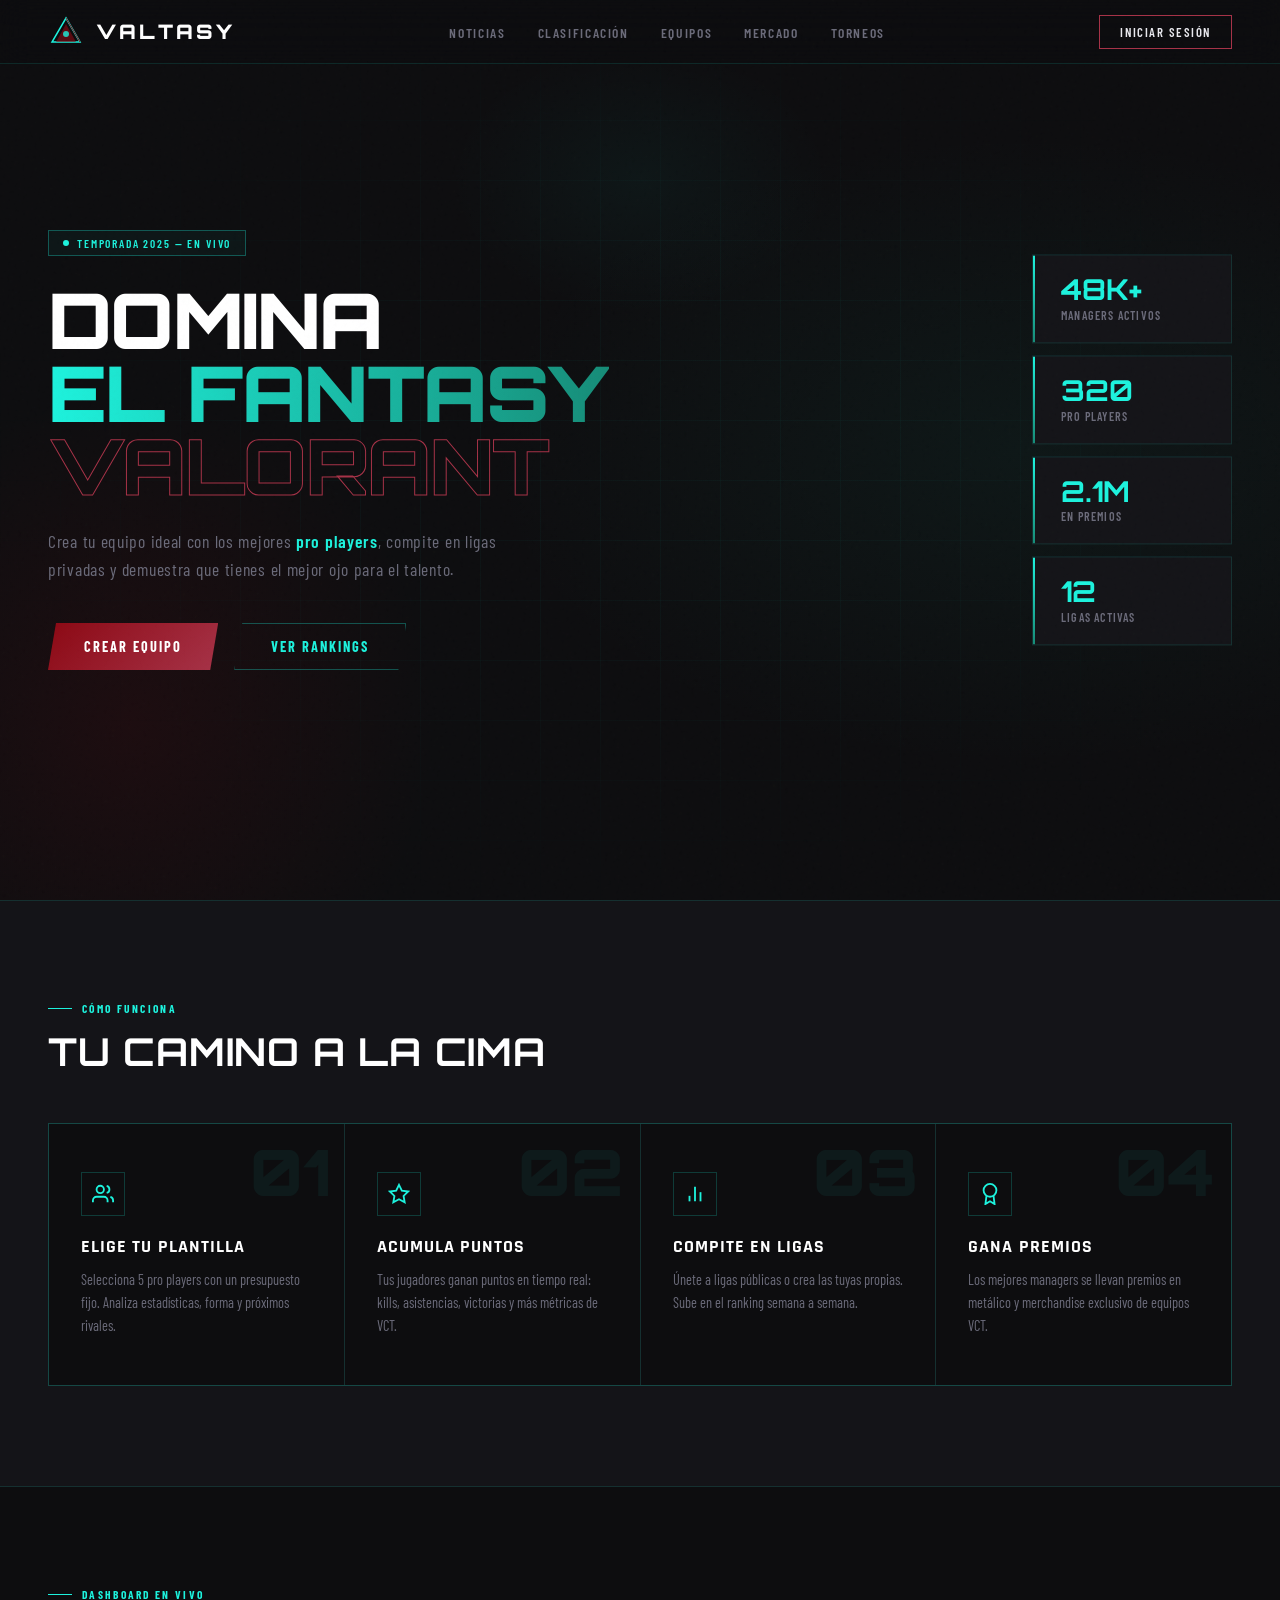
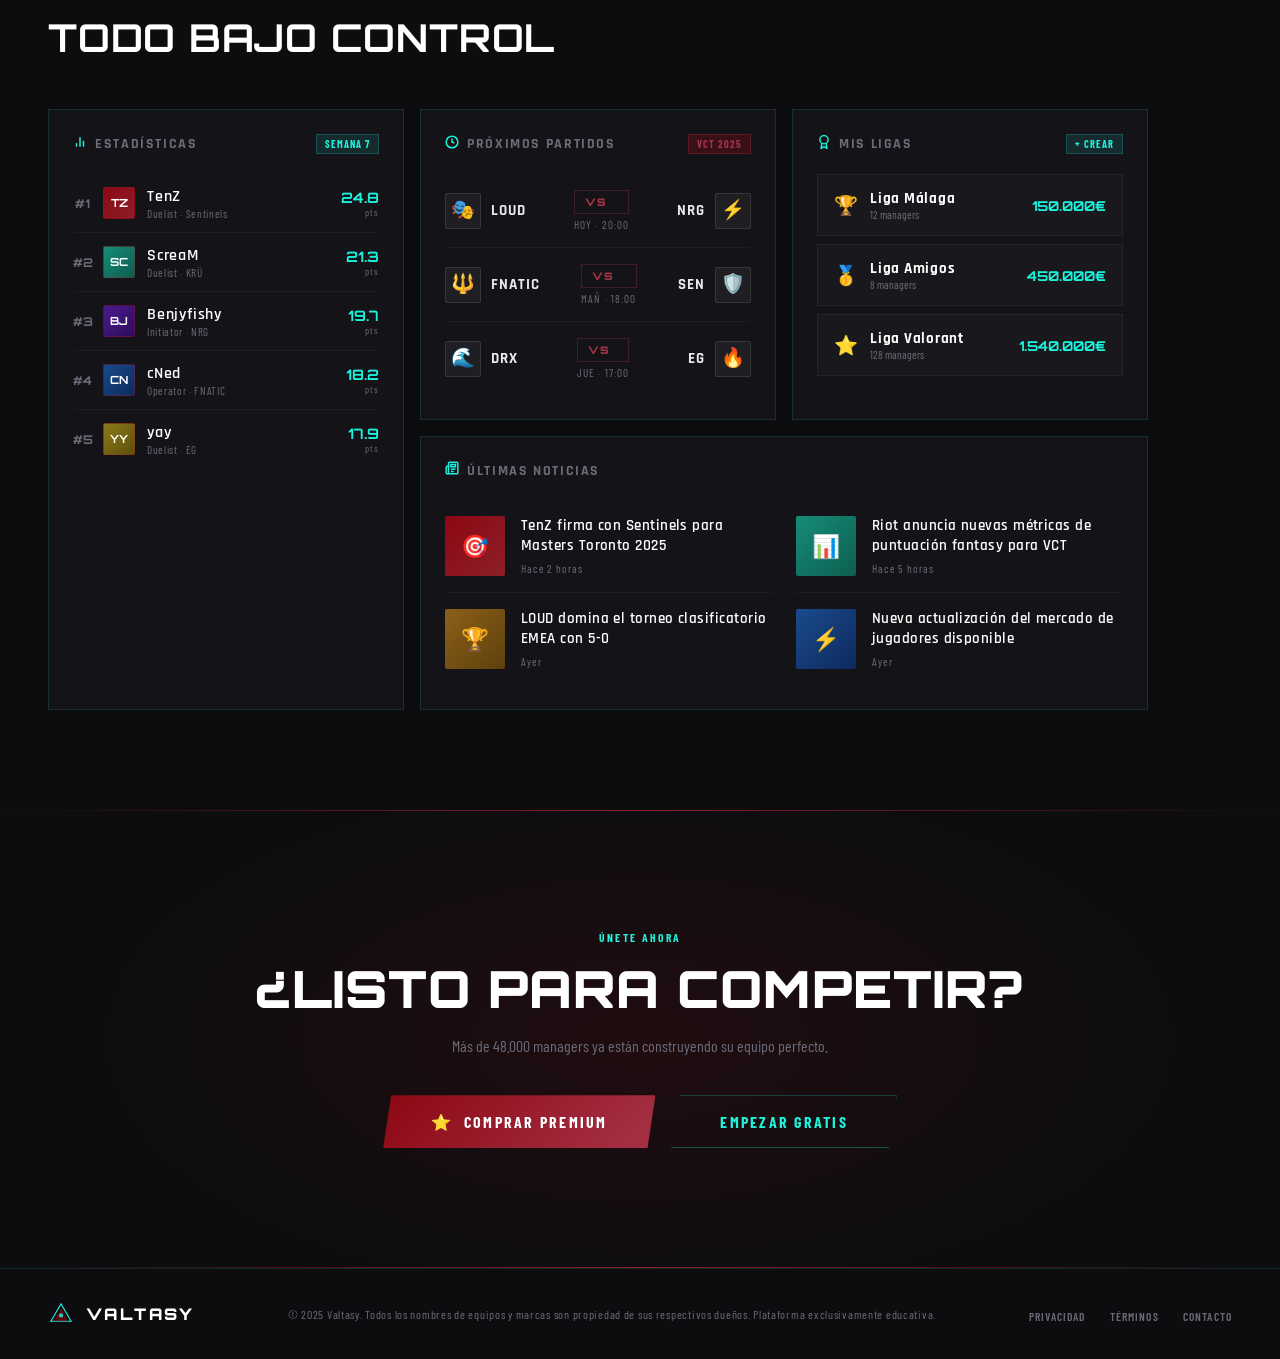
==== htdocs/index.html @ 5c5d0486 "fix: reestructuracion del proyecto..." ====
<!DOCTYPE html>
<html lang="es">
<head>
<meta charset="UTF-8">
<meta name="viewport" content="width=device-width, initial-scale=1.0">
<title>VALTASY — Fantasy Valorant</title>
<link href="https://fonts.googleapis.com/css2?family=Rajdhani:wght@400;500;600;700&family=Orbitron:wght@400;700;900&family=Barlow+Condensed:wght@300;400;600;700&display=swap" rel="stylesheet">
<style>
  :root {
    --cyan-light: #1DF2DD;
    --cyan-dark: #168C77;
    --red-deep: #8C0813;
    --red-mid: #8C1F28;
    --red-soft: #A63247;
    --bg-dark: #0d0d0f;
    --bg-card: #141418;
    --bg-card2: #1a1a1f;
    --border: rgba(29,242,221,0.12);
    --text: #e8e8ee;
    --text-muted: #6b6b7a;
  }

  * { margin: 0; padding: 0; box-sizing: border-box; }

  body {
    background: var(--bg-dark);
    color: var(--text);
    font-family: 'Barlow Condensed', sans-serif;
    overflow-x: hidden;
    cursor: default;
  }

  /* NOISE OVERLAY */
  body::before {
    content: '';
    position: fixed;
    inset: 0;
    background-image: url("data:image/svg+xml,%3Csvg viewBox='0 0 256 256' xmlns='http://www.w3.org/2000/svg'%3E%3Cfilter id='noise'%3E%3CfeTurbulence type='fractalNoise' baseFrequency='0.9' numOctaves='4' stitchTiles='stitch'/%3E%3C/filter%3E%3Crect width='100%25' height='100%25' filter='url(%23noise)' opacity='0.035'/%3E%3C/svg%3E");
    pointer-events: none;
    z-index: 9999;
    opacity: 0.5;
  }

  /* ─── NAV ─── */
  nav {
    position: fixed;
    top: 0; left: 0; right: 0;
    z-index: 100;
    display: flex;
    align-items: center;
    justify-content: space-between;
    padding: 0 48px;
    height: 64px;
    background: rgba(13,13,15,0.92);
    backdrop-filter: blur(16px);
    border-bottom: 1px solid var(--border);
  }

  .logo {
    display: flex;
    align-items: center;
    gap: 12px;
    font-family: 'Orbitron', monospace;
    font-weight: 900;
    font-size: 1.25rem;
    letter-spacing: 0.15em;
    color: #fff;
    text-decoration: none;
  }

  .logo-icon {
    width: 36px; height: 36px;
    position: relative;
  }

  .logo-icon svg { width: 100%; height: 100%; }

  .nav-links {
    display: flex;
    gap: 32px;
    list-style: none;
  }

  .nav-links a {
    font-family: 'Barlow Condensed', sans-serif;
    font-weight: 600;
    font-size: 0.85rem;
    letter-spacing: 0.12em;
    text-transform: uppercase;
    color: var(--text-muted);
    text-decoration: none;
    transition: color 0.2s;
    position: relative;
  }

  .nav-links a::after {
    content: '';
    position: absolute;
    bottom: -4px; left: 0; right: 0;
    height: 1px;
    background: var(--cyan-light);
    transform: scaleX(0);
    transition: transform 0.2s;
  }

  .nav-links a:hover { color: var(--cyan-light); }
  .nav-links a:hover::after { transform: scaleX(1); }

  .nav-cta {
    padding: 8px 20px;
    background: transparent;
    border: 1px solid var(--red-soft);
    color: var(--text);
    font-family: 'Barlow Condensed', sans-serif;
    font-weight: 600;
    font-size: 0.8rem;
    letter-spacing: 0.12em;
    text-transform: uppercase;
    cursor: pointer;
    transition: all 0.2s;
    text-decoration: none;
  }

  .nav-cta:hover {
    background: var(--red-deep);
    border-color: var(--red-deep);
    box-shadow: 0 0 20px rgba(140,8,19,0.4);
  }

  /* ─── HERO ─── */
  .hero {
    min-height: 100vh;
    display: flex;
    align-items: center;
    position: relative;
    overflow: hidden;
    padding: 0 48px;
  }

  .hero-bg {
    position: absolute;
    inset: 0;
    background: 
      radial-gradient(ellipse 60% 50% at 80% 50%, rgba(22,140,119,0.08) 0%, transparent 70%),
      radial-gradient(ellipse 40% 60% at 10% 80%, rgba(140,8,19,0.12) 0%, transparent 60%),
      radial-gradient(ellipse 30% 30% at 50% 20%, rgba(29,242,221,0.04) 0%, transparent 50%);
  }

  .hero-grid {
    position: absolute;
    inset: 0;
    background-image: 
      linear-gradient(rgba(29,242,221,0.03) 1px, transparent 1px),
      linear-gradient(90deg, rgba(29,242,221,0.03) 1px, transparent 1px);
    background-size: 60px 60px;
    mask-image: radial-gradient(ellipse at center, black 30%, transparent 75%);
  }

  .hero-content {
    position: relative;
    z-index: 2;
    max-width: 680px;
  }

  .hero-badge {
    display: inline-flex;
    align-items: center;
    gap: 8px;
    padding: 5px 14px;
    border: 1px solid rgba(29,242,221,0.3);
    background: rgba(29,242,221,0.04);
    font-size: 0.72rem;
    font-weight: 600;
    letter-spacing: 0.16em;
    text-transform: uppercase;
    color: var(--cyan-light);
    margin-bottom: 28px;
    animation: fadeDown 0.6s ease both;
  }

  .badge-dot {
    width: 6px; height: 6px;
    background: var(--cyan-light);
    border-radius: 50%;
    animation: pulse 2s infinite;
  }

  @keyframes pulse {
    0%, 100% { opacity: 1; transform: scale(1); }
    50% { opacity: 0.5; transform: scale(0.7); }
  }

  .hero-title {
    font-family: 'Orbitron', monospace;
    font-weight: 900;
    font-size: clamp(2.8rem, 6vw, 5.5rem);
    line-height: 0.95;
    letter-spacing: -0.02em;
    text-transform: uppercase;
    margin-bottom: 8px;
    animation: fadeDown 0.6s 0.1s ease both;
  }

  .title-line1 { color: #fff; }
  .title-line2 {
    background: linear-gradient(90deg, var(--cyan-light), var(--cyan-dark));
    -webkit-background-clip: text;
    -webkit-text-fill-color: transparent;
    background-clip: text;
  }
  .title-line3 {
    color: var(--red-soft);
    -webkit-text-stroke: 1px var(--red-soft);
    -webkit-text-fill-color: transparent;
  }

  .hero-sub {
    font-size: 1.1rem;
    font-weight: 400;
    color: var(--text-muted);
    letter-spacing: 0.04em;
    margin: 24px 0 40px;
    line-height: 1.6;
    max-width: 480px;
    animation: fadeDown 0.6s 0.2s ease both;
  }

  .hero-sub span { color: var(--cyan-light); font-weight: 600; }

  .hero-actions {
    display: flex;
    gap: 16px;
    animation: fadeDown 0.6s 0.3s ease both;
  }

  .btn-primary {
    padding: 14px 36px;
    background: linear-gradient(135deg, var(--red-deep), var(--red-soft));
    color: #fff;
    font-family: 'Barlow Condensed', sans-serif;
    font-weight: 700;
    font-size: 0.9rem;
    letter-spacing: 0.14em;
    text-transform: uppercase;
    border: none;
    cursor: pointer;
    position: relative;
    overflow: hidden;
    transition: all 0.3s;
    clip-path: polygon(8px 0%, 100% 0%, calc(100% - 8px) 100%, 0% 100%);
    text-decoration: none;
    display: inline-flex;
    align-items: center;
  }

  .btn-primary::before {
    content: '';
    position: absolute;
    inset: 0;
    background: linear-gradient(135deg, rgba(255,255,255,0.15), transparent);
    opacity: 0;
    transition: opacity 0.2s;
  }

  .btn-primary:hover { transform: translateY(-2px); box-shadow: 0 8px 30px rgba(140,8,19,0.5); }
  .btn-primary:hover::before { opacity: 1; }

  .btn-secondary {
    padding: 14px 36px;
    background: transparent;
    color: var(--cyan-light);
    font-family: 'Barlow Condensed', sans-serif;
    font-weight: 700;
    font-size: 0.9rem;
    letter-spacing: 0.14em;
    text-transform: uppercase;
    border: 1px solid rgba(29,242,221,0.3);
    cursor: pointer;
    transition: all 0.3s;
    clip-path: polygon(8px 0%, 100% 0%, calc(100% - 8px) 100%, 0% 100%);
    text-decoration: none;
    display: inline-flex;
    align-items: center;
  }

  .btn-secondary:hover {
    background: rgba(29,242,221,0.06);
    border-color: var(--cyan-light);
    box-shadow: 0 0 20px rgba(29,242,221,0.15);
  }

  .hero-stats {
    position: absolute;
    right: 48px;
    top: 50%;
    transform: translateY(-50%);
    display: flex;
    flex-direction: column;
    gap: 12px;
    z-index: 2;
    animation: fadeLeft 0.8s 0.4s ease both;
  }

  @keyframes fadeLeft {
    from { opacity: 0; transform: translateY(-50%) translateX(30px); }
    to { opacity: 1; transform: translateY(-50%) translateX(0); }
  }

  .stat-card {
    background: var(--bg-card);
    border: 1px solid var(--border);
    padding: 20px 28px;
    min-width: 200px;
    position: relative;
    overflow: hidden;
    transition: transform 0.2s, border-color 0.2s;
  }

  .stat-card::before {
    content: '';
    position: absolute;
    left: 0; top: 0; bottom: 0;
    width: 2px;
    background: linear-gradient(180deg, var(--cyan-light), var(--cyan-dark));
  }

  .stat-card:hover {
    transform: translateX(-4px);
    border-color: rgba(29,242,221,0.25);
  }

  .stat-value {
    font-family: 'Orbitron', monospace;
    font-weight: 700;
    font-size: 1.8rem;
    color: var(--cyan-light);
    line-height: 1;
  }

  .stat-label {
    font-size: 0.75rem;
    font-weight: 600;
    letter-spacing: 0.1em;
    text-transform: uppercase;
    color: var(--text-muted);
    margin-top: 4px;
  }

  /* ─── SECTION COMMON ─── */
  section { padding: 100px 48px; }

  .section-label {
    font-size: 0.72rem;
    font-weight: 700;
    letter-spacing: 0.2em;
    text-transform: uppercase;
    color: var(--cyan-light);
    margin-bottom: 12px;
    display: flex;
    align-items: center;
    gap: 10px;
  }

  .section-label::before {
    content: '';
    width: 24px;
    height: 1px;
    background: var(--cyan-light);
  }

  .section-title {
    font-family: 'Orbitron', monospace;
    font-weight: 700;
    font-size: clamp(1.6rem, 3vw, 2.4rem);
    text-transform: uppercase;
    letter-spacing: 0.02em;
    color: #fff;
    margin-bottom: 48px;
  }

  /* ─── HOW IT WORKS ─── */
  .how {
    background: var(--bg-card);
    border-top: 1px solid var(--border);
    border-bottom: 1px solid var(--border);
  }

  .steps {
    display: grid;
    grid-template-columns: repeat(4, 1fr);
    gap: 1px;
    background: var(--border);
    border: 1px solid var(--border);
  }

  .step {
    background: var(--bg-dark);
    padding: 48px 32px;
    position: relative;
    overflow: hidden;
    transition: background 0.3s;
  }

  .step:hover { background: var(--bg-card2); }

  .step-num {
    font-family: 'Orbitron', monospace;
    font-weight: 900;
    font-size: 4rem;
    color: rgba(29,242,221,0.06);
    line-height: 1;
    position: absolute;
    top: 16px; right: 16px;
    transition: color 0.3s;
  }

  .step:hover .step-num { color: rgba(29,242,221,0.12); }

  .step-icon {
    width: 44px; height: 44px;
    border: 1px solid rgba(29,242,221,0.2);
    display: flex;
    align-items: center;
    justify-content: center;
    margin-bottom: 20px;
    color: var(--cyan-light);
    font-size: 1.2rem;
  }

  .step h3 {
    font-family: 'Rajdhani', sans-serif;
    font-weight: 700;
    font-size: 1.1rem;
    letter-spacing: 0.06em;
    text-transform: uppercase;
    color: #fff;
    margin-bottom: 10px;
  }

  .step p {
    font-size: 0.9rem;
    color: var(--text-muted);
    line-height: 1.6;
    font-weight: 400;
  }

  /* ─── DASHBOARD PREVIEW ─── */
  .preview {
    display: grid;
    grid-template-columns: 1fr 1fr 1fr;
    gap: 16px;
    max-width: 1100px;
  }

  .preview-card {
    background: var(--bg-card);
    border: 1px solid var(--border);
    padding: 24px;
    position: relative;
    overflow: hidden;
    transition: border-color 0.3s, transform 0.3s;
  }

  .preview-card:hover {
    border-color: rgba(29,242,221,0.25);
    transform: translateY(-4px);
  }

  .preview-card.tall { grid-row: span 2; }
  .preview-card.wide { grid-column: span 2; }

  .card-header {
    display: flex;
    align-items: center;
    justify-content: space-between;
    margin-bottom: 20px;
  }

  .card-title {
    font-family: 'Rajdhani', sans-serif;
    font-weight: 700;
    font-size: 0.85rem;
    letter-spacing: 0.12em;
    text-transform: uppercase;
    color: var(--text-muted);
    display: flex;
    align-items: center;
    gap: 8px;
  }

  .card-title-icon { color: var(--cyan-light); }

  .card-badge {
    padding: 3px 8px;
    font-size: 0.65rem;
    font-weight: 700;
    letter-spacing: 0.1em;
    text-transform: uppercase;
  }

  .badge-red { background: rgba(140,8,19,0.3); color: var(--red-soft); border: 1px solid rgba(166,50,71,0.3); }
  .badge-cyan { background: rgba(29,242,221,0.1); color: var(--cyan-light); border: 1px solid rgba(29,242,221,0.2); }

  .player-row {
    display: flex;
    align-items: center;
    justify-content: space-between;
    padding: 12px 0;
    border-bottom: 1px solid rgba(255,255,255,0.04);
    transition: background 0.2s;
    cursor: pointer;
  }

  .player-row:last-child { border-bottom: none; }
  .player-row:hover { background: rgba(255,255,255,0.02); padding-left: 8px; }

  .player-info { display: flex; align-items: center; gap: 12px; }

  .player-rank {
    font-family: 'Orbitron', monospace;
    font-weight: 700;
    font-size: 0.75rem;
    color: var(--text-muted);
    width: 18px;
    text-align: center;
  }

  .player-avatar {
    width: 32px; height: 32px;
    border-radius: 2px;
    background: linear-gradient(135deg, var(--red-deep), var(--red-mid));
    display: flex;
    align-items: center;
    justify-content: center;
    font-family: 'Orbitron', monospace;
    font-weight: 700;
    font-size: 0.7rem;
    color: #fff;
    border: 1px solid rgba(140,8,19,0.4);
  }

  .player-name {
    font-family: 'Rajdhani', sans-serif;
    font-weight: 600;
    font-size: 1rem;
    color: #fff;
    letter-spacing: 0.05em;
  }

  .player-role {
    font-size: 0.7rem;
    color: var(--text-muted);
    letter-spacing: 0.06em;
  }

  .player-pts {
    font-family: 'Orbitron', monospace;
    font-weight: 700;
    font-size: 0.9rem;
    color: var(--cyan-light);
  }

  .pts-label {
    font-size: 0.6rem;
    color: var(--text-muted);
    letter-spacing: 0.1em;
  }

  .match-row {
    display: flex;
    align-items: center;
    justify-content: space-between;
    padding: 16px 0;
    border-bottom: 1px solid rgba(255,255,255,0.04);
  }

  .match-team {
    display: flex;
    align-items: center;
    gap: 10px;
    font-family: 'Rajdhani', sans-serif;
    font-weight: 700;
    font-size: 0.95rem;
    letter-spacing: 0.06em;
    text-transform: uppercase;
  }

  .team-logo {
    width: 36px; height: 36px;
    background: rgba(255,255,255,0.05);
    border: 1px solid rgba(255,255,255,0.1);
    border-radius: 2px;
    display: flex;
    align-items: center;
    justify-content: center;
    font-size: 1.2rem;
  }

  .match-vs {
    font-family: 'Orbitron', monospace;
    font-weight: 900;
    font-size: 0.65rem;
    color: var(--red-soft);
    letter-spacing: 0.2em;
    padding: 4px 10px;
    border: 1px solid rgba(166,50,71,0.3);
  }

  .match-time {
    font-size: 0.7rem;
    color: var(--text-muted);
    letter-spacing: 0.1em;
    margin-top: 4px;
    text-align: center;
  }

  .liga-row {
    display: flex;
    align-items: center;
    justify-content: space-between;
    padding: 14px 16px;
    background: rgba(255,255,255,0.02);
    border: 1px solid rgba(255,255,255,0.05);
    margin-bottom: 8px;
    transition: border-color 0.2s;
    cursor: pointer;
  }

  .liga-row:hover { border-color: rgba(29,242,221,0.2); }
  .liga-row:last-child { margin-bottom: 0; }

  .liga-info { display: flex; align-items: center; gap: 12px; }
  .liga-icon { font-size: 1.2rem; }

  .liga-name {
    font-family: 'Rajdhani', sans-serif;
    font-weight: 700;
    font-size: 0.95rem;
    letter-spacing: 0.05em;
    color: #fff;
  }

  .liga-members {
    font-size: 0.7rem;
    color: var(--text-muted);
  }

  .liga-prize {
    font-family: 'Orbitron', monospace;
    font-weight: 700;
    font-size: 0.85rem;
    color: var(--cyan-light);
  }

  .news-item {
    display: flex;
    gap: 16px;
    padding: 16px 0;
    border-bottom: 1px solid rgba(255,255,255,0.04);
    cursor: pointer;
    transition: background 0.2s;
  }

  .news-item:hover { background: rgba(255,255,255,0.02); }

  .news-thumb {
    width: 60px; height: 60px;
    background: linear-gradient(135deg, var(--red-deep), var(--red-mid));
    flex-shrink: 0;
    border-radius: 2px;
    display: flex;
    align-items: center;
    justify-content: center;
    font-size: 1.4rem;
  }

  .news-title {
    font-family: 'Rajdhani', sans-serif;
    font-weight: 600;
    font-size: 0.95rem;
    color: #fff;
    line-height: 1.3;
    margin-bottom: 6px;
    letter-spacing: 0.03em;
  }

  .news-date {
    font-size: 0.7rem;
    color: var(--text-muted);
    letter-spacing: 0.08em;
  }

  .cta-section {
    text-align: center;
    position: relative;
    overflow: hidden;
    padding: 120px 48px;
  }

  .cta-section::before {
    content: '';
    position: absolute;
    inset: 0;
    background: radial-gradient(ellipse 60% 80% at 50% 50%, rgba(140,8,19,0.15) 0%, transparent 70%);
  }

  .cta-line {
    position: absolute;
    left: 0; right: 0;
    height: 1px;
    background: linear-gradient(90deg, transparent, var(--red-mid), transparent);
  }
  .cta-line.top { top: 0; }
  .cta-line.bottom { bottom: 0; }

  .cta-section .section-label { justify-content: center; }
  .cta-section .section-label::before { display: none; }

  .cta-title {
    font-family: 'Orbitron', monospace;
    font-weight: 900;
    font-size: clamp(2rem, 4vw, 3.5rem);
    text-transform: uppercase;
    letter-spacing: 0.02em;
    color: #fff;
    margin-bottom: 16px;
    position: relative;
  }

  .cta-sub {
    font-size: 1rem;
    color: var(--text-muted);
    margin-bottom: 40px;
    position: relative;
  }

  .cta-buttons {
    display: flex;
    gap: 16px;
    justify-content: center;
    position: relative;
  }

  footer {
    border-top: 1px solid var(--border);
    padding: 32px 48px;
    display: flex;
    align-items: center;
    justify-content: space-between;
  }

  footer p {
    font-size: 0.75rem;
    color: var(--text-muted);
    letter-spacing: 0.06em;
  }

  .footer-links {
    display: flex;
    gap: 24px;
    list-style: none;
  }

  .footer-links a {
    font-size: 0.72rem;
    font-weight: 600;
    letter-spacing: 0.1em;
    text-transform: uppercase;
    color: var(--text-muted);
    text-decoration: none;
    transition: color 0.2s;
  }

  .footer-links a:hover { color: var(--cyan-light); }

  @keyframes fadeDown {
    from { opacity: 0; transform: translateY(-20px); }
    to { opacity: 1; transform: translateY(0); }
  }

  .reveal {
    opacity: 0;
    transform: translateY(24px);
    transition: opacity 0.6s ease, transform 0.6s ease;
  }

  .reveal.visible {
    opacity: 1;
    transform: translateY(0);
  }

  ::-webkit-scrollbar { width: 4px; }
  ::-webkit-scrollbar-track { background: var(--bg-dark); }
  ::-webkit-scrollbar-thumb { background: var(--red-mid); }

  @media (max-width: 900px) {
    nav { padding: 0 24px; }
    .nav-links { display: none; }
    .hero { padding: 0 24px; }
    .hero-stats { display: none; }
    section { padding: 60px 24px; }
    .steps { grid-template-columns: 1fr 1fr; }
    .preview { grid-template-columns: 1fr; }
    .preview-card.wide { grid-column: 1; }
    footer { flex-direction: column; gap: 16px; text-align: center; }
  }
</style>
</head>
<body>

<!-- NAV -->
<nav>
  <a href="index.html" class="logo">
    <div class="logo-icon">
      <svg viewBox="0 0 36 36" fill="none">
        <path d="M18 4L32 28H4L18 4Z" fill="none" stroke="#1DF2DD" stroke-width="1.5"/>
        <path d="M18 10L28 28H8L18 10Z" fill="rgba(140,8,19,0.6)"/>
        <path d="M18 4L32 28" stroke="#8C0813" stroke-width="1"/>
        <circle cx="18" cy="20" r="3" fill="#1DF2DD" opacity="0.8"/>
      </svg>
    </div>
    VALTASY
  </a>
  <ul class="nav-links">
    <li><a href="#">Noticias</a></li>
    <li><a href="#">Clasificación</a></li>
    <li><a href="#">Equipos</a></li>
    <li><a href="#">Mercado</a></li>
    <li><a href="#">Torneos</a></li>
  </ul>
  <!-- Botón nav apunta a sesion/login.php -->
  <a href="sesion/login.php" class="nav-cta">Iniciar sesión</a>
</nav>

<!-- HERO -->
<section class="hero">
  <div class="hero-bg"></div>
  <div class="hero-grid"></div>
  <div class="hero-content">
    <div class="hero-badge">
      <span class="badge-dot"></span>
      Temporada 2025 — En vivo
    </div>
    <h1 class="hero-title">
      <div class="title-line1">DOMINA</div>
      <div class="title-line2">EL FANTASY</div>
      <div class="title-line3">VALORANT</div>
    </h1>
    <p class="hero-sub">
      Crea tu equipo ideal con los mejores <span>pro players</span>, compite en ligas privadas y demuestra que tienes el mejor ojo para el talento.
    </p>
    <div class="hero-actions">
      <!-- Botones hero apuntan a sesion/ -->
      <a href="sesion/registro.php" class="btn-primary">Crear equipo</a>
      <a href="sesion/login.php" class="btn-secondary">Ver rankings</a>
    </div>
  </div>
  <div class="hero-stats">
    <div class="stat-card">
      <div class="stat-value">48K+</div>
      <div class="stat-label">Managers activos</div>
    </div>
    <div class="stat-card">
      <div class="stat-value">320</div>
      <div class="stat-label">Pro players</div>
    </div>
    <div class="stat-card">
      <div class="stat-value">€2.1M</div>
      <div class="stat-label">En premios</div>
    </div>
    <div class="stat-card">
      <div class="stat-value">12</div>
      <div class="stat-label">Ligas activas</div>
    </div>
  </div>
</section>

<!-- HOW IT WORKS -->
<section class="how">
  <div class="section-label">Cómo funciona</div>
  <h2 class="section-title">Tu camino a la cima</h2>
  <div class="steps reveal">
    <div class="step">
      <div class="step-num">01</div>
      <div class="step-icon">
        <svg width="22" height="22" viewBox="0 0 24 24" fill="none" stroke="currentColor" stroke-width="2"><path d="M17 21v-2a4 4 0 0 0-4-4H5a4 4 0 0 0-4 4v2"/><circle cx="9" cy="7" r="4"/><path d="M23 21v-2a4 4 0 0 0-3-3.87"/><path d="M16 3.13a4 4 0 0 1 0 7.75"/></svg>
      </div>
      <h3>Elige tu plantilla</h3>
      <p>Selecciona 5 pro players con un presupuesto fijo. Analiza estadísticas, forma y próximos rivales.</p>
    </div>
    <div class="step">
      <div class="step-icon">
        <svg width="22" height="22" viewBox="0 0 24 24" fill="none" stroke="currentColor" stroke-width="2"><polygon points="12 2 15.09 8.26 22 9.27 17 14.14 18.18 21.02 12 17.77 5.82 21.02 7 14.14 2 9.27 8.91 8.26 12 2"/></svg>
      </div>
      <div class="step-num">02</div>
      <h3>Acumula puntos</h3>
      <p>Tus jugadores ganan puntos en tiempo real: kills, asistencias, victorias y más métricas de VCT.</p>
    </div>
    <div class="step">
      <div class="step-icon">
        <svg width="22" height="22" viewBox="0 0 24 24" fill="none" stroke="currentColor" stroke-width="2"><path d="M18 20V10"/><path d="M12 20V4"/><path d="M6 20v-6"/></svg>
      </div>
      <div class="step-num">03</div>
      <h3>Compite en ligas</h3>
      <p>Únete a ligas públicas o crea las tuyas propias. Sube en el ranking semana a semana.</p>
    </div>
    <div class="step">
      <div class="step-icon">
        <svg width="22" height="22" viewBox="0 0 24 24" fill="none" stroke="currentColor" stroke-width="2"><circle cx="12" cy="8" r="7"/><polyline points="8.21 13.89 7 23 12 20 17 23 15.79 13.88"/></svg>
      </div>
      <div class="step-num">04</div>
      <h3>Gana premios</h3>
      <p>Los mejores managers se llevan premios en metálico y merchandise exclusivo de equipos VCT.</p>
    </div>
  </div>
</section>

<!-- DASHBOARD PREVIEW -->
<section>
  <div class="section-label">Dashboard en vivo</div>
  <h2 class="section-title">Todo bajo control</h2>
  <div class="preview reveal">

    <div class="preview-card tall">
      <div class="card-header">
        <span class="card-title">
          <span class="card-title-icon">
            <svg width="14" height="14" viewBox="0 0 24 24" fill="none" stroke="currentColor" stroke-width="2.5"><path d="M18 20V10"/><path d="M12 20V4"/><path d="M6 20v-6"/></svg>
          </span>
          Estadísticas
        </span>
        <span class="card-badge badge-cyan">Semana 7</span>
      </div>
      <div class="player-row">
        <div class="player-info">
          <span class="player-rank">#1</span>
          <div class="player-avatar">TZ</div>
          <div>
            <div class="player-name">TenZ</div>
            <div class="player-role">Duelist · Sentinels</div>
          </div>
        </div>
        <div style="text-align:right">
          <div class="player-pts">24.8</div>
          <div class="pts-label">pts</div>
        </div>
      </div>
      <div class="player-row">
        <div class="player-info">
          <span class="player-rank">#2</span>
          <div class="player-avatar" style="background: linear-gradient(135deg,#168C77,#0d5e50)">SC</div>
          <div>
            <div class="player-name">ScreaM</div>
            <div class="player-role">Duelist · KRÜ</div>
          </div>
        </div>
        <div style="text-align:right">
          <div class="player-pts">21.3</div>
          <div class="pts-label">pts</div>
        </div>
      </div>
      <div class="player-row">
        <div class="player-info">
          <span class="player-rank">#3</span>
          <div class="player-avatar" style="background:linear-gradient(135deg,#4a1a8c,#2d0d5e)">BJ</div>
          <div>
            <div class="player-name">Benjyfishy</div>
            <div class="player-role">Initiator · NRG</div>
          </div>
        </div>
        <div style="text-align:right">
          <div class="player-pts">19.7</div>
          <div class="pts-label">pts</div>
        </div>
      </div>
      <div class="player-row">
        <div class="player-info">
          <span class="player-rank">#4</span>
          <div class="player-avatar" style="background:linear-gradient(135deg,#1a4a8c,#0d2a5e)">CN</div>
          <div>
            <div class="player-name">cNed</div>
            <div class="player-role">Operator · FNATIC</div>
          </div>
        </div>
        <div style="text-align:right">
          <div class="player-pts">18.2</div>
          <div class="pts-label">pts</div>
        </div>
      </div>
      <div class="player-row">
        <div class="player-info">
          <span class="player-rank">#5</span>
          <div class="player-avatar" style="background:linear-gradient(135deg,#8c7a18,#5e500d)">YY</div>
          <div>
            <div class="player-name">yay</div>
            <div class="player-role">Duelist · EG</div>
          </div>
        </div>
        <div style="text-align:right">
          <div class="player-pts">17.9</div>
          <div class="pts-label">pts</div>
        </div>
      </div>
    </div>

    <div class="preview-card">
      <div class="card-header">
        <span class="card-title">
          <span class="card-title-icon">
            <svg width="14" height="14" viewBox="0 0 24 24" fill="none" stroke="currentColor" stroke-width="2.5"><circle cx="12" cy="12" r="10"/><polyline points="12 6 12 12 16 14"/></svg>
          </span>
          Próximos partidos
        </span>
        <span class="card-badge badge-red">VCT 2025</span>
      </div>
      <div class="match-row">
        <div class="match-team"><div class="team-logo">🎭</div>LOUD</div>
        <div>
          <div class="match-vs">VS</div>
          <div class="match-time">HOY · 20:00</div>
        </div>
        <div class="match-team">NRG<div class="team-logo">⚡</div></div>
      </div>
      <div class="match-row">
        <div class="match-team"><div class="team-logo">🔱</div>FNATIC</div>
        <div>
          <div class="match-vs">VS</div>
          <div class="match-time">MAÑ · 18:00</div>
        </div>
        <div class="match-team">SEN<div class="team-logo">🛡️</div></div>
      </div>
      <div class="match-row" style="border:none">
        <div class="match-team"><div class="team-logo">🌊</div>DRX</div>
        <div>
          <div class="match-vs">VS</div>
          <div class="match-time">JUE · 17:00</div>
        </div>
        <div class="match-team">EG<div class="team-logo">🔥</div></div>
      </div>
    </div>

    <div class="preview-card">
      <div class="card-header">
        <span class="card-title">
          <span class="card-title-icon">
            <svg width="14" height="14" viewBox="0 0 24 24" fill="none" stroke="currentColor" stroke-width="2.5"><circle cx="12" cy="8" r="7"/><polyline points="8.21 13.89 7 23 12 20 17 23 15.79 13.88"/></svg>
          </span>
          Mis ligas
        </span>
        <span class="card-badge badge-cyan" style="cursor:pointer">+ Crear</span>
      </div>
      <div class="liga-row">
        <div class="liga-info">
          <span class="liga-icon">🏆</span>
          <div>
            <div class="liga-name">Liga Málaga</div>
            <div class="liga-members">12 managers</div>
          </div>
        </div>
        <div class="liga-prize">150.000€</div>
      </div>
      <div class="liga-row">
        <div class="liga-info">
          <span class="liga-icon">🥇</span>
          <div>
            <div class="liga-name">Liga Amigos</div>
            <div class="liga-members">8 managers</div>
          </div>
        </div>
        <div class="liga-prize">450.000€</div>
      </div>
      <div class="liga-row">
        <div class="liga-info">
          <span class="liga-icon">⭐</span>
          <div>
            <div class="liga-name">Liga Valorant</div>
            <div class="liga-members">128 managers</div>
          </div>
        </div>
        <div class="liga-prize">1.540.000€</div>
      </div>
    </div>

    <div class="preview-card wide">
      <div class="card-header">
        <span class="card-title">
          <span class="card-title-icon">
            <svg width="14" height="14" viewBox="0 0 24 24" fill="none" stroke="currentColor" stroke-width="2.5"><path d="M4 22h16a2 2 0 0 0 2-2V4a2 2 0 0 0-2-2H8a2 2 0 0 0-2 2v16a2 2 0 0 1-2 2Zm0 0a2 2 0 0 1-2-2v-9c0-1.1.9-2 2-2h2"/><path d="M18 14h-8"/><path d="M15 18h-5"/><path d="M10 6h8v4h-8V6Z"/></svg>
          </span>
          Últimas noticias
        </span>
      </div>
      <div style="display:grid; grid-template-columns:1fr 1fr; gap:0 24px">
        <div class="news-item">
          <div class="news-thumb">🎯</div>
          <div>
            <div class="news-title">TenZ firma con Sentinels para Masters Toronto 2025</div>
            <div class="news-date">Hace 2 horas</div>
          </div>
        </div>
        <div class="news-item">
          <div class="news-thumb" style="background:linear-gradient(135deg,#168C77,#0d5e50)">📊</div>
          <div>
            <div class="news-title">Riot anuncia nuevas métricas de puntuación fantasy para VCT</div>
            <div class="news-date">Hace 5 horas</div>
          </div>
        </div>
        <div class="news-item" style="border:none">
          <div class="news-thumb" style="background:linear-gradient(135deg,#8c6018,#5e400d)">🏆</div>
          <div>
            <div class="news-title">LOUD domina el torneo clasificatorio EMEA con 5-0</div>
            <div class="news-date">Ayer</div>
          </div>
        </div>
        <div class="news-item" style="border:none">
          <div class="news-thumb" style="background:linear-gradient(135deg,#1a4a8c,#0d2a5e)">⚡</div>
          <div>
            <div class="news-title">Nueva actualización del mercado de jugadores disponible</div>
            <div class="news-date">Ayer</div>
          </div>
        </div>
      </div>
    </div>

  </div>
</section>

<!-- CTA -->
<section class="cta-section">
  <div class="cta-line top"></div>
  <div class="cta-line bottom"></div>
  <div class="section-label reveal">Únete ahora</div>
  <h2 class="cta-title reveal">¿Listo para competir?</h2>
  <p class="cta-sub reveal">Más de 48.000 managers ya están construyendo su equipo perfecto.</p>
  <div class="cta-buttons reveal">
    <!-- CTA apunta a sesion/registro.php -->
    <a href="sesion/registro.php" class="btn-primary" style="font-size:1rem; padding:16px 48px;">
      ⭐ &nbsp;Comprar Premium
    </a>
    <a href="sesion/registro.php" class="btn-secondary" style="font-size:1rem; padding:16px 48px;">
      Empezar gratis
    </a>
  </div>
</section>

<!-- FOOTER -->
<footer>
  <a href="index.html" class="logo" style="font-size:1rem">
    <div class="logo-icon" style="width:26px;height:26px">
      <svg viewBox="0 0 36 36" fill="none">
        <path d="M18 4L32 28H4L18 4Z" fill="none" stroke="#1DF2DD" stroke-width="1.5"/>
        <path d="M18 10L28 28H8L18 10Z" fill="rgba(140,8,19,0.6)"/>
        <circle cx="18" cy="20" r="3" fill="#1DF2DD" opacity="0.8"/>
      </svg>
    </div>
    VALTASY
  </a>
  <p>© 2025 Valtasy. Todos los nombres de equipos y marcas son propiedad de sus respectivos dueños. Plataforma exclusivamente educativa.</p>
  <ul class="footer-links">
    <li><a href="#">Privacidad</a></li>
    <li><a href="#">Términos</a></li>
    <li><a href="#">Contacto</a></li>
  </ul>
</footer>

<script>
  const reveals = document.querySelectorAll('.reveal');
  const observer = new IntersectionObserver((entries) => {
    entries.forEach((entry, i) => {
      if (entry.isIntersecting) {
        entry.target.style.transitionDelay = `${i * 0.08}s`;
        entry.target.classList.add('visible');
        observer.unobserve(entry.target);
      }
    });
  }, { threshold: 0.1 });

  reveals.forEach(el => observer.observe(el));

  function animateCounter(el, target, suffix = '') {
    let start = 0;
    const duration = 1500;
    const step = target / (duration / 16);
    const timer = setInterval(() => {
      start += step;
      if (start >= target) {
        start = target;
        clearInterval(timer);
      }
      const display = Number.isInteger(target) ? Math.floor(start) : start.toFixed(1);
      el.textContent = display + suffix;
    }, 16);
  }

  setTimeout(() => {
    const statValues = document.querySelectorAll('.stat-value');
    const data = [
      { val: 48, suffix: 'K+' },
      { val: 320, suffix: '' },
      { val: 2.1, suffix: 'M' },
      { val: 12, suffix: '' }
    ];
    statValues.forEach((el, i) => {
      if (data[i]) {
        animateCounter(el, data[i].val, data[i].suffix);
        if (i === 2) {
          let start = 0;
          const timer = setInterval(() => {
            start += 0.1;
            if (start >= 2.1) { start = 2.1; clearInterval(timer); }
            el.textContent = '€' + start.toFixed(1) + 'M';
          }, 40);
          return;
        }
      }
    });
  }, 300);

  document.querySelectorAll('a[href="#"]').forEach(a => {
    a.addEventListener('click', e => e.preventDefault());
  });
</script>
</body>
</html>
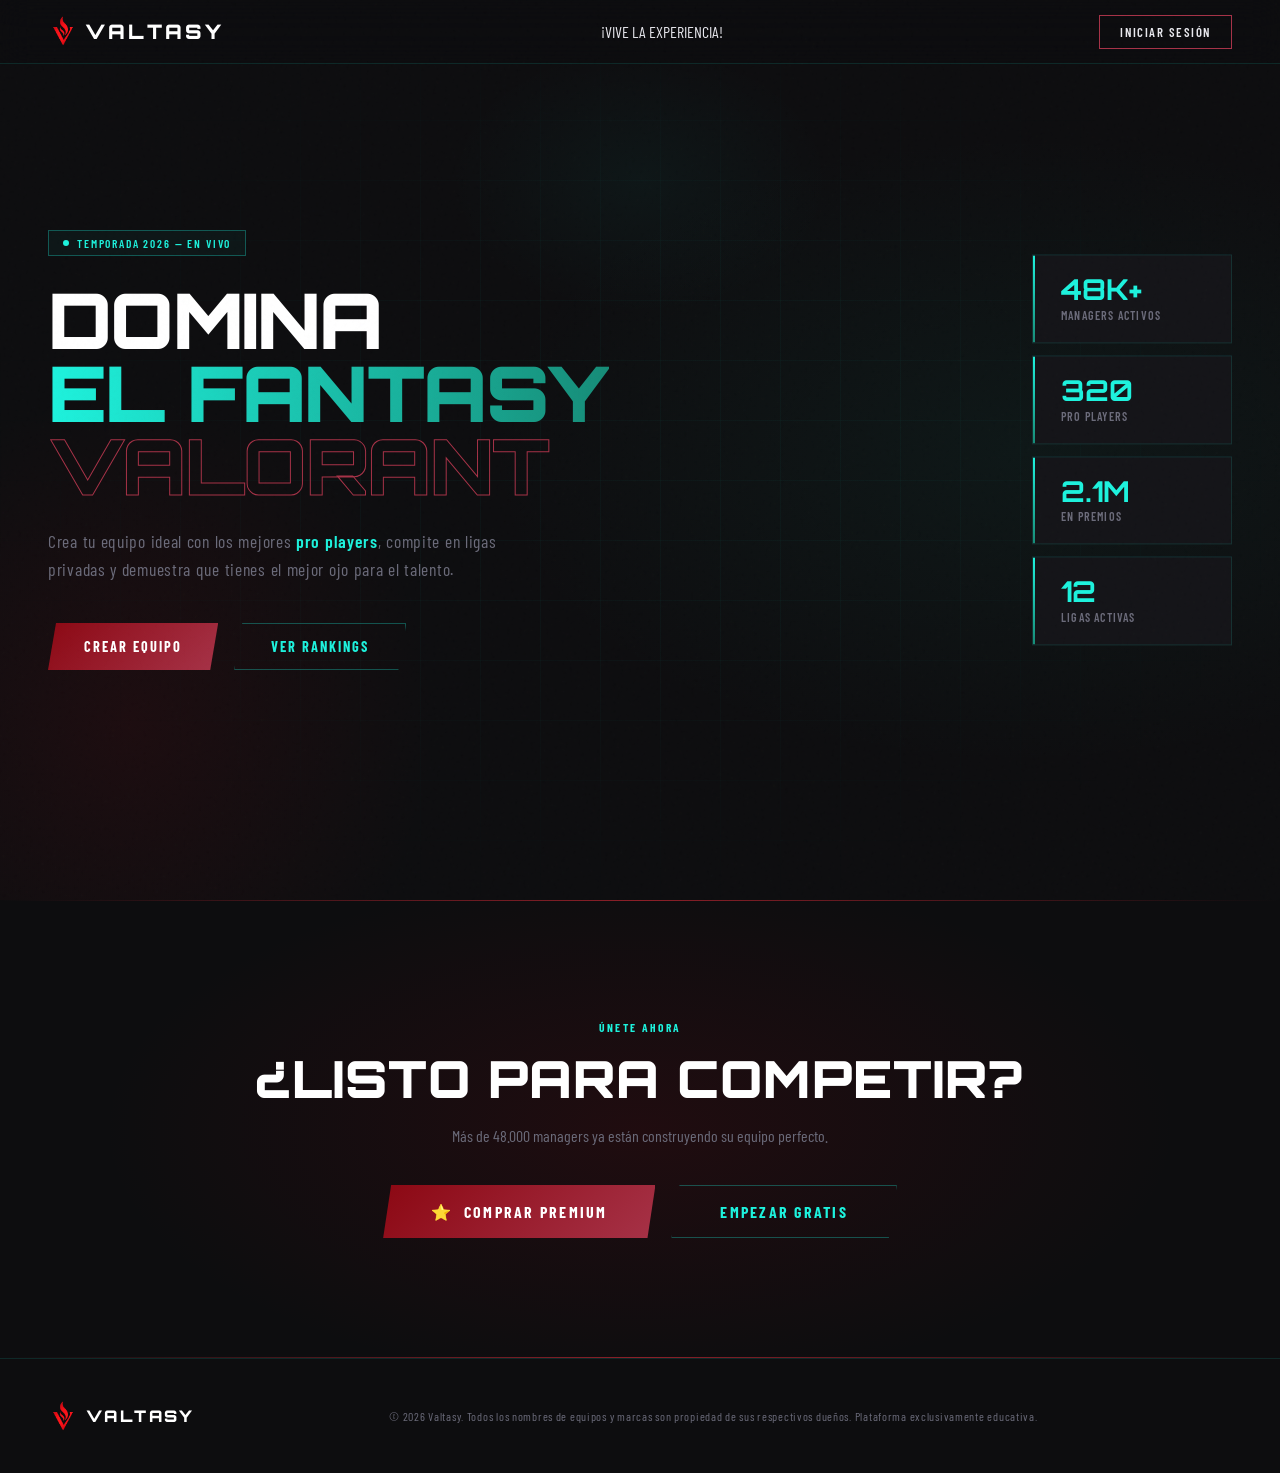
==== commit 7e0be71f: "fixed : subida final Subida con los errores finales solucionados" ====
--- a/htdocs/index.html
+++ b/htdocs/index.html
@@ -59,7 +59,7 @@
   .logo {
     display: flex;
     align-items: center;
-    gap: 12px;
+    gap: 7px;
     font-family: 'Orbitron', monospace;
     font-weight: 900;
     font-size: 1.25rem;
@@ -67,13 +67,25 @@
     color: #fff;
     text-decoration: none;
   }
-
-  .logo-icon {
-    width: 36px; height: 36px;
-    position: relative;
-  }
-
-  .logo-icon svg { width: 100%; height: 100%; }
+ 
+  /* Logo image: fijo, cuadrado, sin desbordarse */
+  .logo-img {
+    width: 30px;
+    height: 50px;
+    object-fit: contain;
+    object-position: center;
+    flex-shrink: 0;
+    display: block;
+  }
+ 
+  .logo-img-sm {
+    width: 30px;
+    height: 50px;
+    object-fit: contain;
+    object-position: center;
+    flex-shrink: 0;
+    display: block;
+  }
 
   .nav-links {
     display: flex;
@@ -811,24 +823,12 @@
 <!-- NAV -->
 <nav>
   <a href="index.html" class="logo">
-    <div class="logo-icon">
-      <svg viewBox="0 0 36 36" fill="none">
-        <path d="M18 4L32 28H4L18 4Z" fill="none" stroke="#1DF2DD" stroke-width="1.5"/>
-        <path d="M18 10L28 28H8L18 10Z" fill="rgba(140,8,19,0.6)"/>
-        <path d="M18 4L32 28" stroke="#8C0813" stroke-width="1"/>
-        <circle cx="18" cy="20" r="3" fill="#1DF2DD" opacity="0.8"/>
-      </svg>
-    </div>
+    <img src="img/logovaltasy_rojo.png" alt="Valtasy" class="logo-img">
     VALTASY
   </a>
   <ul class="nav-links">
-    <li><a href="#">Noticias</a></li>
-    <li><a href="#">Clasificación</a></li>
-    <li><a href="#">Equipos</a></li>
-    <li><a href="#">Mercado</a></li>
-    <li><a href="#">Torneos</a></li>
+    <li>¡VIVE LA EXPERIENCIA!</li>
   </ul>
-  <!-- Botón nav apunta a sesion/login.php -->
   <a href="sesion/login.php" class="nav-cta">Iniciar sesión</a>
 </nav>
 
@@ -839,7 +839,7 @@
   <div class="hero-content">
     <div class="hero-badge">
       <span class="badge-dot"></span>
-      Temporada 2025 — En vivo
+      Temporada 2026 — En vivo
     </div>
     <h1 class="hero-title">
       <div class="title-line1">DOMINA</div>
@@ -850,7 +850,6 @@
       Crea tu equipo ideal con los mejores <span>pro players</span>, compite en ligas privadas y demuestra que tienes el mejor ojo para el talento.
     </p>
     <div class="hero-actions">
-      <!-- Botones hero apuntan a sesion/ -->
       <a href="sesion/registro.php" class="btn-primary">Crear equipo</a>
       <a href="sesion/login.php" class="btn-secondary">Ver rankings</a>
     </div>
@@ -875,256 +874,6 @@
   </div>
 </section>
 
-<!-- HOW IT WORKS -->
-<section class="how">
-  <div class="section-label">Cómo funciona</div>
-  <h2 class="section-title">Tu camino a la cima</h2>
-  <div class="steps reveal">
-    <div class="step">
-      <div class="step-num">01</div>
-      <div class="step-icon">
-        <svg width="22" height="22" viewBox="0 0 24 24" fill="none" stroke="currentColor" stroke-width="2"><path d="M17 21v-2a4 4 0 0 0-4-4H5a4 4 0 0 0-4 4v2"/><circle cx="9" cy="7" r="4"/><path d="M23 21v-2a4 4 0 0 0-3-3.87"/><path d="M16 3.13a4 4 0 0 1 0 7.75"/></svg>
-      </div>
-      <h3>Elige tu plantilla</h3>
-      <p>Selecciona 5 pro players con un presupuesto fijo. Analiza estadísticas, forma y próximos rivales.</p>
-    </div>
-    <div class="step">
-      <div class="step-icon">
-        <svg width="22" height="22" viewBox="0 0 24 24" fill="none" stroke="currentColor" stroke-width="2"><polygon points="12 2 15.09 8.26 22 9.27 17 14.14 18.18 21.02 12 17.77 5.82 21.02 7 14.14 2 9.27 8.91 8.26 12 2"/></svg>
-      </div>
-      <div class="step-num">02</div>
-      <h3>Acumula puntos</h3>
-      <p>Tus jugadores ganan puntos en tiempo real: kills, asistencias, victorias y más métricas de VCT.</p>
-    </div>
-    <div class="step">
-      <div class="step-icon">
-        <svg width="22" height="22" viewBox="0 0 24 24" fill="none" stroke="currentColor" stroke-width="2"><path d="M18 20V10"/><path d="M12 20V4"/><path d="M6 20v-6"/></svg>
-      </div>
-      <div class="step-num">03</div>
-      <h3>Compite en ligas</h3>
-      <p>Únete a ligas públicas o crea las tuyas propias. Sube en el ranking semana a semana.</p>
-    </div>
-    <div class="step">
-      <div class="step-icon">
-        <svg width="22" height="22" viewBox="0 0 24 24" fill="none" stroke="currentColor" stroke-width="2"><circle cx="12" cy="8" r="7"/><polyline points="8.21 13.89 7 23 12 20 17 23 15.79 13.88"/></svg>
-      </div>
-      <div class="step-num">04</div>
-      <h3>Gana premios</h3>
-      <p>Los mejores managers se llevan premios en metálico y merchandise exclusivo de equipos VCT.</p>
-    </div>
-  </div>
-</section>
-
-<!-- DASHBOARD PREVIEW -->
-<section>
-  <div class="section-label">Dashboard en vivo</div>
-  <h2 class="section-title">Todo bajo control</h2>
-  <div class="preview reveal">
-
-    <div class="preview-card tall">
-      <div class="card-header">
-        <span class="card-title">
-          <span class="card-title-icon">
-            <svg width="14" height="14" viewBox="0 0 24 24" fill="none" stroke="currentColor" stroke-width="2.5"><path d="M18 20V10"/><path d="M12 20V4"/><path d="M6 20v-6"/></svg>
-          </span>
-          Estadísticas
-        </span>
-        <span class="card-badge badge-cyan">Semana 7</span>
-      </div>
-      <div class="player-row">
-        <div class="player-info">
-          <span class="player-rank">#1</span>
-          <div class="player-avatar">TZ</div>
-          <div>
-            <div class="player-name">TenZ</div>
-            <div class="player-role">Duelist · Sentinels</div>
-          </div>
-        </div>
-        <div style="text-align:right">
-          <div class="player-pts">24.8</div>
-          <div class="pts-label">pts</div>
-        </div>
-      </div>
-      <div class="player-row">
-        <div class="player-info">
-          <span class="player-rank">#2</span>
-          <div class="player-avatar" style="background: linear-gradient(135deg,#168C77,#0d5e50)">SC</div>
-          <div>
-            <div class="player-name">ScreaM</div>
-            <div class="player-role">Duelist · KRÜ</div>
-          </div>
-        </div>
-        <div style="text-align:right">
-          <div class="player-pts">21.3</div>
-          <div class="pts-label">pts</div>
-        </div>
-      </div>
-      <div class="player-row">
-        <div class="player-info">
-          <span class="player-rank">#3</span>
-          <div class="player-avatar" style="background:linear-gradient(135deg,#4a1a8c,#2d0d5e)">BJ</div>
-          <div>
-            <div class="player-name">Benjyfishy</div>
-            <div class="player-role">Initiator · NRG</div>
-          </div>
-        </div>
-        <div style="text-align:right">
-          <div class="player-pts">19.7</div>
-          <div class="pts-label">pts</div>
-        </div>
-      </div>
-      <div class="player-row">
-        <div class="player-info">
-          <span class="player-rank">#4</span>
-          <div class="player-avatar" style="background:linear-gradient(135deg,#1a4a8c,#0d2a5e)">CN</div>
-          <div>
-            <div class="player-name">cNed</div>
-            <div class="player-role">Operator · FNATIC</div>
-          </div>
-        </div>
-        <div style="text-align:right">
-          <div class="player-pts">18.2</div>
-          <div class="pts-label">pts</div>
-        </div>
-      </div>
-      <div class="player-row">
-        <div class="player-info">
-          <span class="player-rank">#5</span>
-          <div class="player-avatar" style="background:linear-gradient(135deg,#8c7a18,#5e500d)">YY</div>
-          <div>
-            <div class="player-name">yay</div>
-            <div class="player-role">Duelist · EG</div>
-          </div>
-        </div>
-        <div style="text-align:right">
-          <div class="player-pts">17.9</div>
-          <div class="pts-label">pts</div>
-        </div>
-      </div>
-    </div>
-
-    <div class="preview-card">
-      <div class="card-header">
-        <span class="card-title">
-          <span class="card-title-icon">
-            <svg width="14" height="14" viewBox="0 0 24 24" fill="none" stroke="currentColor" stroke-width="2.5"><circle cx="12" cy="12" r="10"/><polyline points="12 6 12 12 16 14"/></svg>
-          </span>
-          Próximos partidos
-        </span>
-        <span class="card-badge badge-red">VCT 2025</span>
-      </div>
-      <div class="match-row">
-        <div class="match-team"><div class="team-logo">🎭</div>LOUD</div>
-        <div>
-          <div class="match-vs">VS</div>
-          <div class="match-time">HOY · 20:00</div>
-        </div>
-        <div class="match-team">NRG<div class="team-logo">⚡</div></div>
-      </div>
-      <div class="match-row">
-        <div class="match-team"><div class="team-logo">🔱</div>FNATIC</div>
-        <div>
-          <div class="match-vs">VS</div>
-          <div class="match-time">MAÑ · 18:00</div>
-        </div>
-        <div class="match-team">SEN<div class="team-logo">🛡️</div></div>
-      </div>
-      <div class="match-row" style="border:none">
-        <div class="match-team"><div class="team-logo">🌊</div>DRX</div>
-        <div>
-          <div class="match-vs">VS</div>
-          <div class="match-time">JUE · 17:00</div>
-        </div>
-        <div class="match-team">EG<div class="team-logo">🔥</div></div>
-      </div>
-    </div>
-
-    <div class="preview-card">
-      <div class="card-header">
-        <span class="card-title">
-          <span class="card-title-icon">
-            <svg width="14" height="14" viewBox="0 0 24 24" fill="none" stroke="currentColor" stroke-width="2.5"><circle cx="12" cy="8" r="7"/><polyline points="8.21 13.89 7 23 12 20 17 23 15.79 13.88"/></svg>
-          </span>
-          Mis ligas
-        </span>
-        <span class="card-badge badge-cyan" style="cursor:pointer">+ Crear</span>
-      </div>
-      <div class="liga-row">
-        <div class="liga-info">
-          <span class="liga-icon">🏆</span>
-          <div>
-            <div class="liga-name">Liga Málaga</div>
-            <div class="liga-members">12 managers</div>
-          </div>
-        </div>
-        <div class="liga-prize">150.000€</div>
-      </div>
-      <div class="liga-row">
-        <div class="liga-info">
-          <span class="liga-icon">🥇</span>
-          <div>
-            <div class="liga-name">Liga Amigos</div>
-            <div class="liga-members">8 managers</div>
-          </div>
-        </div>
-        <div class="liga-prize">450.000€</div>
-      </div>
-      <div class="liga-row">
-        <div class="liga-info">
-          <span class="liga-icon">⭐</span>
-          <div>
-            <div class="liga-name">Liga Valorant</div>
-            <div class="liga-members">128 managers</div>
-          </div>
-        </div>
-        <div class="liga-prize">1.540.000€</div>
-      </div>
-    </div>
-
-    <div class="preview-card wide">
-      <div class="card-header">
-        <span class="card-title">
-          <span class="card-title-icon">
-            <svg width="14" height="14" viewBox="0 0 24 24" fill="none" stroke="currentColor" stroke-width="2.5"><path d="M4 22h16a2 2 0 0 0 2-2V4a2 2 0 0 0-2-2H8a2 2 0 0 0-2 2v16a2 2 0 0 1-2 2Zm0 0a2 2 0 0 1-2-2v-9c0-1.1.9-2 2-2h2"/><path d="M18 14h-8"/><path d="M15 18h-5"/><path d="M10 6h8v4h-8V6Z"/></svg>
-          </span>
-          Últimas noticias
-        </span>
-      </div>
-      <div style="display:grid; grid-template-columns:1fr 1fr; gap:0 24px">
-        <div class="news-item">
-          <div class="news-thumb">🎯</div>
-          <div>
-            <div class="news-title">TenZ firma con Sentinels para Masters Toronto 2025</div>
-            <div class="news-date">Hace 2 horas</div>
-          </div>
-        </div>
-        <div class="news-item">
-          <div class="news-thumb" style="background:linear-gradient(135deg,#168C77,#0d5e50)">📊</div>
-          <div>
-            <div class="news-title">Riot anuncia nuevas métricas de puntuación fantasy para VCT</div>
-            <div class="news-date">Hace 5 horas</div>
-          </div>
-        </div>
-        <div class="news-item" style="border:none">
-          <div class="news-thumb" style="background:linear-gradient(135deg,#8c6018,#5e400d)">🏆</div>
-          <div>
-            <div class="news-title">LOUD domina el torneo clasificatorio EMEA con 5-0</div>
-            <div class="news-date">Ayer</div>
-          </div>
-        </div>
-        <div class="news-item" style="border:none">
-          <div class="news-thumb" style="background:linear-gradient(135deg,#1a4a8c,#0d2a5e)">⚡</div>
-          <div>
-            <div class="news-title">Nueva actualización del mercado de jugadores disponible</div>
-            <div class="news-date">Ayer</div>
-          </div>
-        </div>
-      </div>
-    </div>
-
-  </div>
-</section>
-
 <!-- CTA -->
 <section class="cta-section">
   <div class="cta-line top"></div>
@@ -1133,7 +882,6 @@
   <h2 class="cta-title reveal">¿Listo para competir?</h2>
   <p class="cta-sub reveal">Más de 48.000 managers ya están construyendo su equipo perfecto.</p>
   <div class="cta-buttons reveal">
-    <!-- CTA apunta a sesion/registro.php -->
     <a href="sesion/registro.php" class="btn-primary" style="font-size:1rem; padding:16px 48px;">
       ⭐ &nbsp;Comprar Premium
     </a>
@@ -1145,21 +893,12 @@
 
 <!-- FOOTER -->
 <footer>
-  <a href="index.html" class="logo" style="font-size:1rem">
-    <div class="logo-icon" style="width:26px;height:26px">
-      <svg viewBox="0 0 36 36" fill="none">
-        <path d="M18 4L32 28H4L18 4Z" fill="none" stroke="#1DF2DD" stroke-width="1.5"/>
-        <path d="M18 10L28 28H8L18 10Z" fill="rgba(140,8,19,0.6)"/>
-        <circle cx="18" cy="20" r="3" fill="#1DF2DD" opacity="0.8"/>
-      </svg>
-    </div>
+  <a href="index.html" class="logo" style="font-size:1rem; gap:8px;">
+    <img src="img/logovaltasy_rojo.png" alt="Valtasy" class="logo-img-sm">
     VALTASY
   </a>
-  <p>© 2025 Valtasy. Todos los nombres de equipos y marcas son propiedad de sus respectivos dueños. Plataforma exclusivamente educativa.</p>
+  <p>© 2026 Valtasy. Todos los nombres de equipos y marcas son propiedad de sus respectivos dueños. Plataforma exclusivamente educativa.</p>
   <ul class="footer-links">
-    <li><a href="#">Privacidad</a></li>
-    <li><a href="#">Términos</a></li>
-    <li><a href="#">Contacto</a></li>
   </ul>
 </footer>
 
@@ -1221,4 +960,4 @@
   });
 </script>
 </body>
-</html>
+</html>
